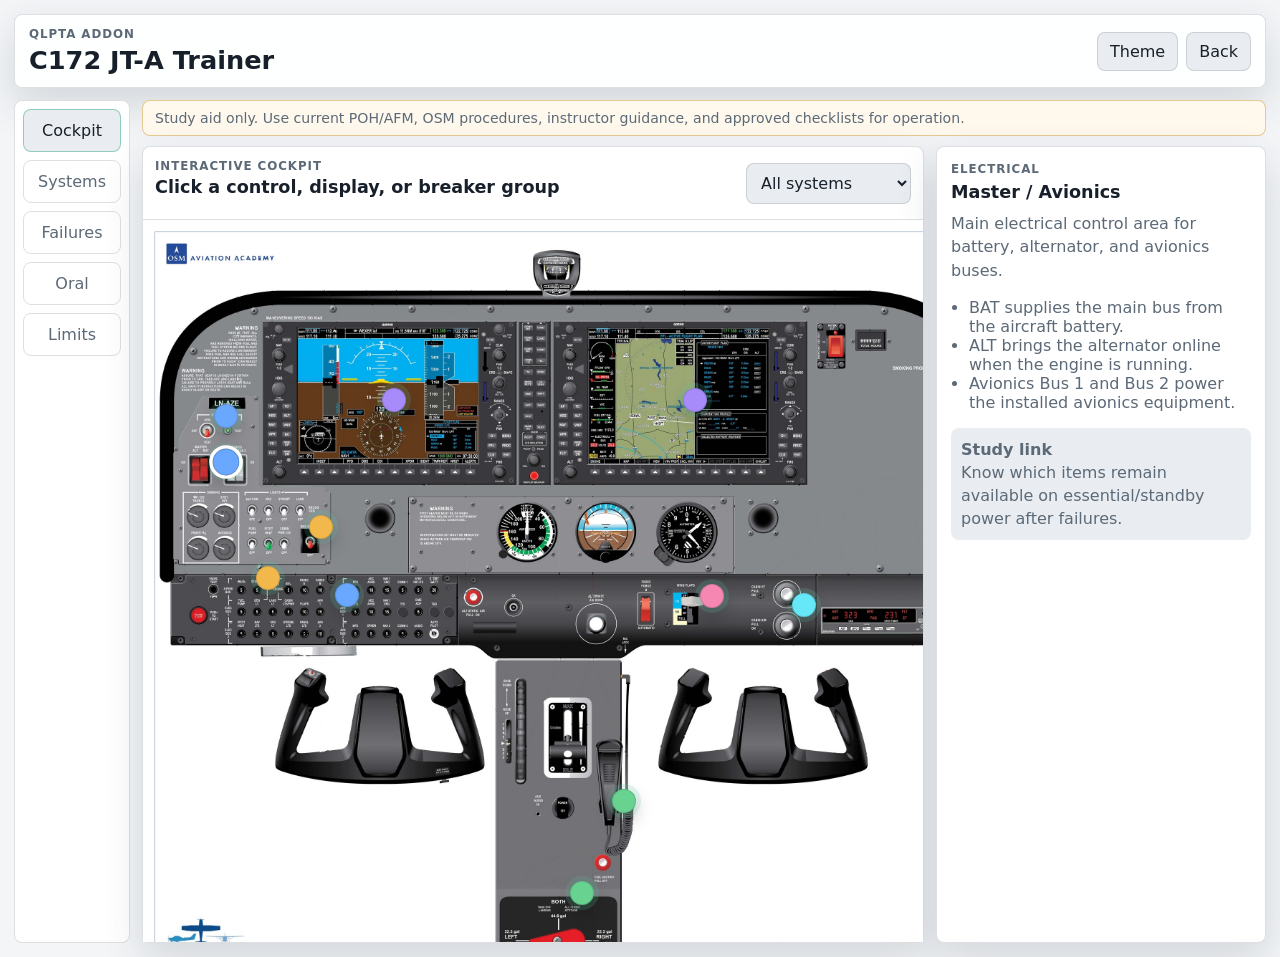
==== c172-trainer/index.html @ 28fc564c "Update" ====
<!doctype html>
<html lang="en">
  <head>
    <meta charset="utf-8">
    <meta name="viewport" content="width=device-width, initial-scale=1">
    <title>C172 JT-A Trainer</title>
    <link rel="stylesheet" href="styles.css">
  </head>
  <body>
    <div class="app-shell">
      <header class="topbar">
        <div>
          <p class="eyebrow">qLPTA addon</p>
          <h1>C172 JT-A Trainer</h1>
        </div>
        <div class="top-actions">
          <button class="ghost-button" id="themeToggle" type="button" aria-label="Toggle theme">Theme</button>
          <a class="ghost-button" href="../index.html">Back</a>
        </div>
      </header>

      <main class="trainer-grid">
        <aside class="rail" aria-label="Trainer navigation">
          <button class="nav-button active" type="button" data-view="cockpit">Cockpit</button>
          <button class="nav-button" type="button" data-view="systems">Systems</button>
          <button class="nav-button" type="button" data-view="failures">Failures</button>
          <button class="nav-button" type="button" data-view="oral">Oral</button>
          <button class="nav-button" type="button" data-view="limits">Limits</button>
        </aside>

        <section class="stage">
          <div class="notice" id="studyNotice"></div>

          <section class="view active" id="view-cockpit">
            <div class="cockpit-layout">
              <div class="cockpit-card">
                <div class="cockpit-toolbar">
                  <div>
                    <p class="eyebrow">Interactive cockpit</p>
                    <h2>Click a control, display, or breaker group</h2>
                  </div>
                  <select id="systemFilter" aria-label="Filter cockpit hotspots">
                    <option value="all">All systems</option>
                    <option value="fuel">Fuel</option>
                    <option value="fadec">Engine / FADEC</option>
                    <option value="electrical">Electrical</option>
                    <option value="g1000">G1000</option>
                    <option value="airframe">Airframe</option>
                    <option value="environment">Environment</option>
                  </select>
                </div>
                <div class="cockpit-board" id="cockpitBoard">
                  <img src="assets/cockpit-placard.jpg" alt="C172 cockpit placard">
                  <div class="hotspot-layer" id="hotspotLayer"></div>
                </div>
              </div>

              <article class="info-panel" id="hotspotPanel">
                <p class="eyebrow">Selected item</p>
                <h2>Pick a hotspot</h2>
                <p>Use the cockpit image as the home base. The cards stay short, then deeper system pages fill in the details.</p>
              </article>
            </div>
          </section>

          <section class="view" id="view-systems">
            <div class="systems-wrap">
              <div class="systems-header">
                <div>
                  <p class="eyebrow">Aircraft systems</p>
                  <h2>Compact system map</h2>
                </div>
                <span class="status-pill">Editable from data file</span>
              </div>
              <div class="systems-grid" id="systemsGrid"></div>
              <article class="system-detail" id="systemDetail"></article>
            </div>
          </section>

          <section class="view" id="view-failures">
            <div class="practice-layout">
              <div>
                <p class="eyebrow">Failure trainer</p>
                <h2>Plain-English consequences</h2>
                <div class="failure-list" id="failureList"></div>
              </div>
              <article class="info-panel" id="failurePanel"></article>
            </div>
          </section>

          <section class="view" id="view-oral">
            <div class="practice-layout">
              <div>
                <p class="eyebrow">Oral practice</p>
                <h2>Answer first, then reveal</h2>
                <div class="question-card">
                  <p id="oralPrompt"></p>
                  <textarea id="oralAnswer" placeholder="Type your answer here..."></textarea>
                  <div class="button-row">
                    <button class="primary-button" id="showModel" type="button">Show model answer</button>
                    <button class="ghost-button" id="nextQuestion" type="button">Next</button>
                  </div>
                </div>
              </div>
              <article class="info-panel" id="modelAnswer"></article>
            </div>
          </section>

          <section class="view" id="view-limits">
            <div class="limits-layout">
              <div>
                <p class="eyebrow">Memory drill</p>
                <h2>Fuel path from memory</h2>
                <p class="muted" id="memoryPrompt"></p>
                <div class="tile-bank" id="tileBank"></div>
              </div>
              <article class="memory-panel">
                <h3>Your sequence</h3>
                <ol id="memorySequence"></ol>
                <div class="button-row">
                  <button class="primary-button" id="checkMemory" type="button">Check</button>
                  <button class="ghost-button" id="resetMemory" type="button">Reset</button>
                </div>
                <div class="score-box" id="memoryScore"></div>
              </article>
              <div class="facts-strip" id="factsStrip"></div>
            </div>
          </section>
        </section>
      </main>
    </div>

    <script src="app.js"></script>
  </body>
</html>
---- c172-trainer/styles.css ----
:root {
  color-scheme: dark;
  --bg: #0c1015;
  --panel: #151b23;
  --panel-2: #1c242e;
  --text: #f3f6f8;
  --muted: #99a8b7;
  --line: rgba(255,255,255,.12);
  --accent: #59c7a3;
  --blue: #6aa7ff;
  --amber: #f2b84b;
  --red: #ef6b73;
  --shadow: rgba(0,0,0,.35);
}

:root.light {
  color-scheme: light;
  --bg: #f3f5f7;
  --panel: #ffffff;
  --panel-2: #e9edf1;
  --text: #17202a;
  --muted: #5c6977;
  --line: rgba(23,32,42,.14);
  --shadow: rgba(45,55,72,.16);
}

* { box-sizing: border-box; }

body {
  margin: 0;
  min-height: 100vh;
  background: var(--bg);
  color: var(--text);
  font-family: Inter, ui-sans-serif, system-ui, -apple-system, BlinkMacSystemFont, "Segoe UI", sans-serif;
}

button, select, textarea { font: inherit; }

.app-shell {
  min-height: 100vh;
  padding: 14px;
}

.topbar {
  display: flex;
  align-items: center;
  justify-content: space-between;
  gap: 16px;
  padding: 12px 14px;
  border: 1px solid var(--line);
  border-radius: 8px;
  background: color-mix(in srgb, var(--panel) 92%, transparent);
  box-shadow: 0 16px 40px var(--shadow);
}

.eyebrow {
  margin: 0 0 4px;
  color: var(--muted);
  font-size: .74rem;
  font-weight: 700;
  letter-spacing: .08em;
  text-transform: uppercase;
}

h1, h2, h3, p { margin-top: 0; }

h1 {
  margin-bottom: 0;
  font-size: clamp(1.15rem, 2vw, 1.65rem);
}

h2 {
  margin-bottom: 10px;
  font-size: 1.1rem;
}

h3 { font-size: .98rem; }

.top-actions, .button-row {
  display: flex;
  align-items: center;
  gap: 8px;
}

.ghost-button, .primary-button, .nav-button, .tile, .hotspot {
  border: 1px solid var(--line);
  border-radius: 8px;
  color: var(--text);
  cursor: pointer;
  transition: transform .18s ease, border-color .18s ease, background .18s ease, box-shadow .18s ease;
}

.ghost-button, .primary-button {
  padding: 9px 12px;
  text-decoration: none;
  background: var(--panel-2);
}

.primary-button {
  background: var(--accent);
  border-color: transparent;
  color: #062018;
  font-weight: 800;
}

.ghost-button:hover, .primary-button:hover, .nav-button:hover, .tile:hover, .hotspot:hover {
  transform: translateY(-1px);
  border-color: color-mix(in srgb, var(--accent) 55%, var(--line));
}

.trainer-grid {
  display: grid;
  grid-template-columns: 116px minmax(0, 1fr);
  gap: 12px;
  margin-top: 12px;
}

.rail {
  display: grid;
  align-content: start;
  gap: 8px;
  padding: 8px;
  border: 1px solid var(--line);
  border-radius: 8px;
  background: var(--panel);
}

.nav-button {
  width: 100%;
  padding: 11px 8px;
  background: transparent;
  color: var(--muted);
}

.nav-button.active {
  background: var(--panel-2);
  color: var(--text);
  border-color: color-mix(in srgb, var(--accent) 50%, var(--line));
}

.stage {
  min-width: 0;
}

.notice {
  margin-bottom: 10px;
  padding: 9px 12px;
  border: 1px solid color-mix(in srgb, var(--amber) 45%, var(--line));
  border-radius: 8px;
  background: color-mix(in srgb, var(--amber) 10%, var(--panel));
  color: var(--muted);
  font-size: .88rem;
}

.view { display: none; }
.view.active { display: block; }

.cockpit-layout, .practice-layout, .limits-layout {
  display: grid;
  grid-template-columns: minmax(0, 1fr) 330px;
  gap: 12px;
}

.cockpit-card, .info-panel, .system-detail, .question-card, .memory-panel, .facts-strip {
  border: 1px solid var(--line);
  border-radius: 8px;
  background: var(--panel);
  box-shadow: 0 16px 40px var(--shadow);
}

.cockpit-toolbar, .systems-header {
  display: flex;
  justify-content: space-between;
  align-items: center;
  gap: 12px;
  padding: 12px;
  border-bottom: 1px solid var(--line);
}

select {
  max-width: 180px;
  padding: 9px 10px;
  border: 1px solid var(--line);
  border-radius: 8px;
  background: var(--panel-2);
  color: var(--text);
}

.cockpit-board {
  position: relative;
  overflow: auto;
  max-height: calc(100vh - 178px);
  background: #fff;
}

.cockpit-board img {
  display: block;
  width: 100%;
  min-width: 860px;
  height: auto;
}

.hotspot-layer {
  position: absolute;
  inset: 0;
  min-width: 860px;
}

.hotspot {
  position: absolute;
  width: 24px;
  height: 24px;
  padding: 0;
  border-radius: 999px;
  background: color-mix(in srgb, var(--accent) 74%, white);
  box-shadow: 0 0 0 5px color-mix(in srgb, var(--accent) 18%, transparent), 0 8px 18px rgba(0,0,0,.25);
}

.hotspot.hidden { display: none; }
.hotspot[data-system="fuel"] { background: #68d391; }
.hotspot[data-system="electrical"] { background: #6aa7ff; }
.hotspot[data-system="fadec"] { background: #f2b84b; }
.hotspot[data-system="g1000"] { background: #a78bfa; }
.hotspot[data-system="airframe"] { background: #f687b3; }
.hotspot[data-system="environment"] { background: #67e8f9; }

.hotspot.active {
  outline: 3px solid #fff;
  transform: scale(1.12);
}

.info-panel, .system-detail, .memory-panel, .facts-strip {
  padding: 14px;
}

.info-panel p, .system-detail p, .muted {
  color: var(--muted);
  line-height: 1.45;
}

.info-panel ul, .system-detail ul {
  padding-left: 18px;
  color: var(--muted);
}

.tag-row, .component-list {
  display: flex;
  flex-wrap: wrap;
  gap: 7px;
}

.tag, .status-pill {
  display: inline-flex;
  align-items: center;
  min-height: 28px;
  padding: 5px 9px;
  border: 1px solid var(--line);
  border-radius: 999px;
  color: var(--muted);
  font-size: .82rem;
}

.systems-wrap {
  display: grid;
  gap: 12px;
}

.systems-grid {
  display: grid;
  grid-template-columns: repeat(3, minmax(0, 1fr));
  gap: 10px;
}

.system-card, .failure-card {
  padding: 13px;
  border: 1px solid var(--line);
  border-radius: 8px;
  background: var(--panel);
  color: var(--text);
  text-align: left;
  cursor: pointer;
  transition: transform .18s ease, border-color .18s ease;
}

.system-card:hover, .failure-card:hover {
  transform: translateY(-1px);
  border-color: color-mix(in srgb, var(--accent) 45%, var(--line));
}

.system-card.active, .failure-card.active {
  border-color: var(--accent);
  background: color-mix(in srgb, var(--accent) 10%, var(--panel));
}

.system-card p, .failure-card p {
  margin-bottom: 0;
  color: var(--muted);
  font-size: .88rem;
  line-height: 1.35;
}

.system-dot {
  display: inline-block;
  width: 9px;
  height: 9px;
  margin-right: 7px;
  border-radius: 999px;
  background: var(--accent);
}

.system-dot.amber { background: var(--amber); }
.system-dot.blue { background: var(--blue); }
.system-dot.cyan { background: #67e8f9; }
.system-dot.purple { background: #f687b3; }
.system-dot.violet { background: #a78bfa; }

.failure-list {
  display: grid;
  gap: 8px;
}

.question-card {
  padding: 14px;
}

textarea {
  width: 100%;
  min-height: 180px;
  resize: vertical;
  padding: 12px;
  margin: 10px 0;
  border: 1px solid var(--line);
  border-radius: 8px;
  background: var(--panel-2);
  color: var(--text);
}

.tile-bank {
  display: flex;
  flex-wrap: wrap;
  gap: 8px;
  margin-top: 14px;
}

.tile {
  padding: 10px 12px;
  background: var(--panel);
}

.tile.used {
  opacity: .45;
  pointer-events: none;
}

.memory-panel ol {
  min-height: 150px;
  padding-left: 22px;
  color: var(--muted);
}

.score-box {
  margin-top: 12px;
  padding: 10px;
  border-radius: 8px;
  background: var(--panel-2);
  color: var(--muted);
  line-height: 1.45;
}

.facts-strip {
  grid-column: 1 / -1;
  display: grid;
  grid-template-columns: repeat(5, minmax(0, 1fr));
  gap: 8px;
}

.fact {
  padding: 11px;
  border: 1px solid var(--line);
  border-radius: 8px;
  background: var(--panel-2);
}

.fact strong {
  display: block;
  margin-bottom: 4px;
}

.fact span {
  color: var(--muted);
  font-size: .86rem;
}

@media (max-width: 1050px) {
  .cockpit-layout, .practice-layout, .limits-layout {
    grid-template-columns: 1fr;
  }
  .systems-grid, .facts-strip {
    grid-template-columns: repeat(2, minmax(0, 1fr));
  }
  .cockpit-board {
    max-height: 62vh;
  }
}

@media (max-width: 720px) {
  .app-shell { padding: 8px; }
  .topbar {
    align-items: flex-start;
    flex-direction: column;
  }
  .trainer-grid {
    grid-template-columns: 1fr;
  }
  .rail {
    grid-template-columns: repeat(5, minmax(0, 1fr));
    overflow-x: auto;
  }
  .nav-button {
    min-width: 84px;
  }
  .systems-grid, .facts-strip {
    grid-template-columns: 1fr;
  }
  .cockpit-toolbar {
    align-items: flex-start;
    flex-direction: column;
  }
}
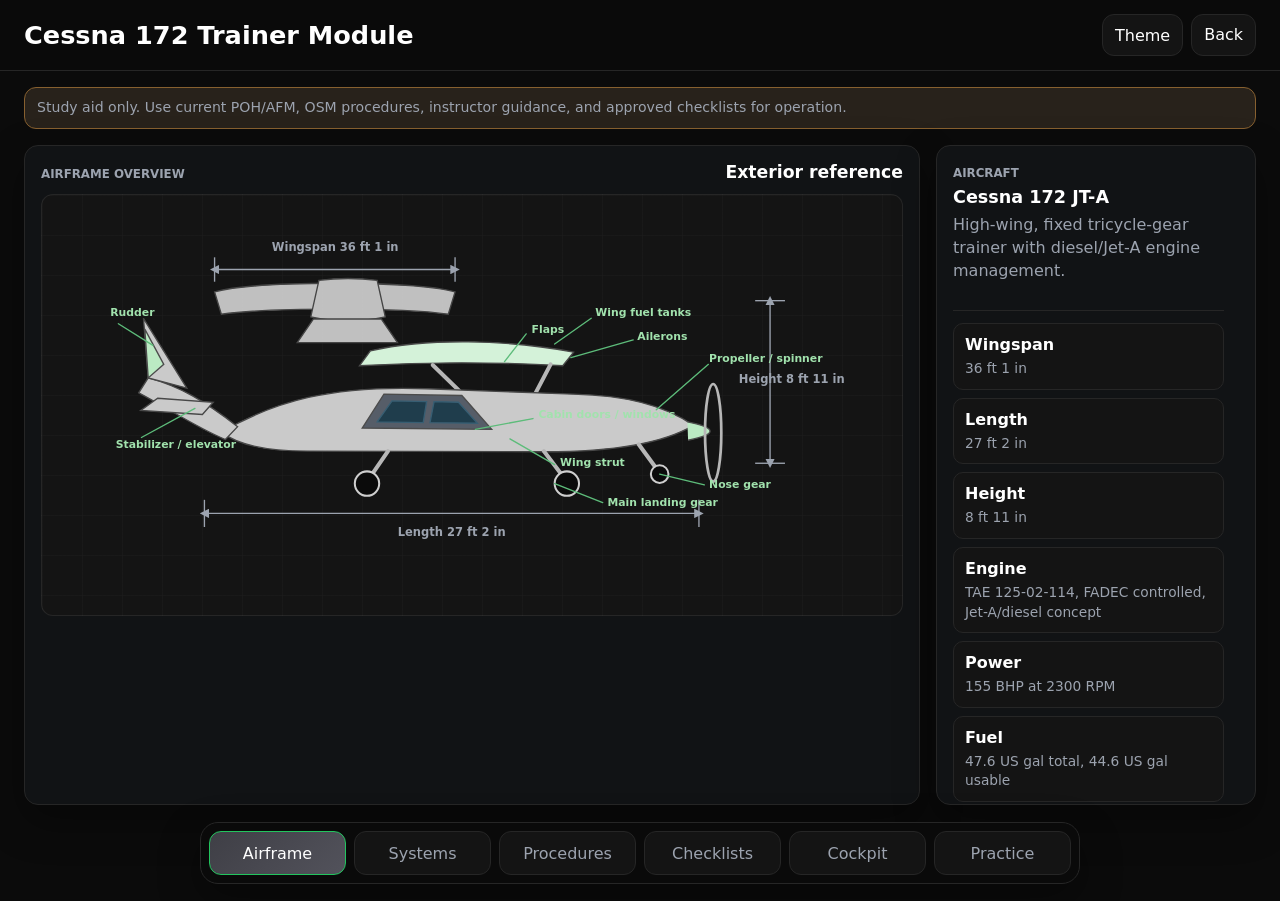
==== commit a6e5d1e6: "Update" ====
--- a/c172-trainer/index.html
+++ b/c172-trainer/index.html
@@ -9,125 +9,206 @@
   <body>
     <div class="app-shell">
       <header class="topbar">
-        <div>
-          <p class="eyebrow">qLPTA addon</p>
-          <h1>C172 JT-A Trainer</h1>
-        </div>
+        <h1>Cessna 172 Trainer Module</h1>
         <div class="top-actions">
           <button class="ghost-button" id="themeToggle" type="button" aria-label="Toggle theme">Theme</button>
           <a class="ghost-button" href="../index.html">Back</a>
         </div>
       </header>
 
-      <main class="trainer-grid">
-        <aside class="rail" aria-label="Trainer navigation">
-          <button class="nav-button active" type="button" data-view="cockpit">Cockpit</button>
-          <button class="nav-button" type="button" data-view="systems">Systems</button>
-          <button class="nav-button" type="button" data-view="failures">Failures</button>
-          <button class="nav-button" type="button" data-view="oral">Oral</button>
-          <button class="nav-button" type="button" data-view="limits">Limits</button>
-        </aside>
-
-        <section class="stage">
-          <div class="notice" id="studyNotice"></div>
-
-          <section class="view active" id="view-cockpit">
-            <div class="cockpit-layout">
-              <div class="cockpit-card">
-                <div class="cockpit-toolbar">
-                  <div>
-                    <p class="eyebrow">Interactive cockpit</p>
-                    <h2>Click a control, display, or breaker group</h2>
-                  </div>
-                  <select id="systemFilter" aria-label="Filter cockpit hotspots">
-                    <option value="all">All systems</option>
-                    <option value="fuel">Fuel</option>
-                    <option value="fadec">Engine / FADEC</option>
-                    <option value="electrical">Electrical</option>
-                    <option value="g1000">G1000</option>
-                    <option value="airframe">Airframe</option>
-                    <option value="environment">Environment</option>
-                  </select>
+      <main class="trainer-stage">
+        <div class="notice" id="studyNotice"></div>
+
+        <section class="view active" id="view-airframe">
+          <div class="airframe-home">
+            <section class="aircraft-board" aria-labelledby="airframeTitle">
+              <div class="section-heading">
+                <p class="eyebrow">Airframe overview</p>
+                <h2 id="airframeTitle">Exterior reference</h2>
+              </div>
+              <div class="aircraft-render" role="img" aria-label="Exterior Cessna 172 side and top reference with dimensions and component labels">
+                <svg viewBox="0 0 1120 620" aria-hidden="true">
+                  <defs>
+                    <marker id="arrow" viewBox="0 0 10 10" refX="5" refY="5" markerWidth="7" markerHeight="7" orient="auto-start-reverse">
+                      <path d="M 0 0 L 10 5 L 0 10 z"></path>
+                    </marker>
+                  </defs>
+
+                  <g class="dimension-lines">
+                    <line class="dim-main" x1="165" y1="470" x2="895" y2="470"></line>
+                    <line x1="165" y1="450" x2="165" y2="490"></line>
+                    <line x1="895" y1="450" x2="895" y2="490"></line>
+                    <text x="530" y="504">Length 27 ft 2 in</text>
+
+                    <line class="dim-main" x1="1000" y1="156" x2="1000" y2="396"></line>
+                    <line x1="978" y1="156" x2="1022" y2="156"></line>
+                    <line x1="978" y1="396" x2="1022" y2="396"></line>
+                    <text x="1032" y="278">Height 8 ft 11 in</text>
+
+                    <line class="dim-main" x1="180" y1="110" x2="535" y2="110"></line>
+                    <line x1="180" y1="92" x2="180" y2="128"></line>
+                    <line x1="535" y1="92" x2="535" y2="128"></line>
+                    <text x="358" y="82">Wingspan 36 ft 1 in</text>
+                  </g>
+
+                  <g class="top-view">
+                    <path class="wing-plan" d="M180 143 C245 126 471 126 535 143 L525 176 C458 166 257 166 190 176 Z"></path>
+                    <path class="fuselage-plan" d="M334 126 C365 122 389 122 420 126 L432 180 C396 188 358 188 322 180 Z"></path>
+                    <path class="tail-plan" d="M326 183 L426 183 L450 218 L302 218 Z"></path>
+                  </g>
+
+                  <g class="side-view">
+                    <path class="wing-side" d="M410 230 C495 211 610 213 710 232 L694 252 C590 246 500 246 394 252 Z"></path>
+                    <path class="strut" d="M502 251 L610 356"></path>
+                    <path class="strut" d="M676 250 L620 357"></path>
+                    <path class="fuselage" d="M190 350 C270 304 352 281 493 286 L710 294 C786 296 841 309 887 340 C845 365 771 380 656 379 L317 378 C256 378 214 369 190 350 Z"></path>
+                    <path class="nose" d="M878 335 C914 342 930 352 879 362"></path>
+                    <path class="cabin" d="M430 294 L545 296 L589 346 L398 344 Z"></path>
+                    <path class="window" d="M442 304 L493 305 L488 336 L420 335 Z"></path>
+                    <path class="window" d="M504 305 L540 306 L568 337 L498 336 Z"></path>
+                    <path class="tailboom" d="M214 342 C165 304 128 282 82 270 L68 292 C115 317 153 343 196 361 Z"></path>
+                    <path class="vertical-tail" d="M82 270 L75 182 L139 285 Z"></path>
+                    <path class="rudder" d="M77 198 L105 250 L82 270 Z"></path>
+                    <path class="horizontal-tail" d="M96 300 L178 306 L162 324 L71 318 Z"></path>
+                    <path class="gear-line" d="M436 378 L405 423"></path>
+                    <path class="gear-line" d="M666 378 L700 423"></path>
+                    <path class="gear-line" d="M806 368 L836 409"></path>
+                    <circle class="wheel" cx="405" cy="426" r="18"></circle>
+                    <circle class="wheel" cx="700" cy="426" r="18"></circle>
+                    <circle class="wheel" cx="837" cy="412" r="13"></circle>
+                    <ellipse class="prop" cx="916" cy="351" rx="12" ry="72"></ellipse>
+                  </g>
+
+                  <g class="label-lines">
+                    <path d="M909 250 L832 317"></path><text x="910" y="247">Propeller / spinner</text>
+                    <path d="M682 220 L736 182"></path><text x="742" y="178">Wing fuel tanks</text>
+                    <path d="M608 246 L640 205"></path><text x="648" y="204">Flaps</text>
+                    <path d="M706 240 L798 214"></path><text x="804" y="214">Ailerons</text>
+                    <path d="M565 346 L650 330"></path><text x="658" y="329">Cabin doors / windows</text>
+                    <path d="M616 360 L682 398"></path><text x="690" y="400">Wing strut</text>
+                    <path d="M682 426 L753 454"></path><text x="760" y="459">Main landing gear</text>
+                    <path d="M837 412 L903 428"></path><text x="910" y="433">Nose gear</text>
+                    <path d="M151 315 L72 358"></path><text x="34" y="373">Stabilizer / elevator</text>
+                    <path d="M89 222 L38 190"></path><text x="26" y="178">Rudder</text>
+                  </g>
+                </svg>
+              </div>
+            </section>
+
+            <aside class="airframe-facts" aria-label="Airframe facts">
+              <div class="fact-block">
+                <span class="small-label">Aircraft</span>
+                <strong>Cessna 172 JT-A</strong>
+                <p>High-wing, fixed tricycle-gear trainer with diesel/Jet-A engine management.</p>
+              </div>
+              <div class="fact-grid" id="homeFacts"></div>
+            </aside>
+          </div>
+        </section>
+
+        <section class="view" id="view-systems">
+          <div class="systems-wrap">
+            <div class="section-heading">
+              <p class="eyebrow">Aircraft systems</p>
+              <h2>Compact system map</h2>
+            </div>
+            <div class="systems-grid" id="systemsGrid"></div>
+            <article class="system-detail" id="systemDetail"></article>
+          </div>
+        </section>
+
+        <section class="view" id="view-procedures">
+          <div class="practice-layout">
+            <div>
+              <div class="section-heading">
+                <p class="eyebrow">Procedures</p>
+                <h2>Abnormal scenarios</h2>
+              </div>
+              <div class="failure-list" id="failureList"></div>
+            </div>
+            <article class="info-panel" id="failurePanel"></article>
+          </div>
+        </section>
+
+        <section class="view" id="view-checklists">
+          <div class="checklist-layout" id="checklistGrid"></div>
+        </section>
+
+        <section class="view" id="view-cockpit">
+          <div class="cockpit-layout">
+            <div class="cockpit-card">
+              <div class="cockpit-toolbar">
+                <div>
+                  <p class="eyebrow">Interactive cockpit</p>
+                  <h2>Click a control, display, or breaker group</h2>
                 </div>
-                <div class="cockpit-board" id="cockpitBoard">
-                  <img src="assets/cockpit-placard.jpg" alt="C172 cockpit placard">
-                  <div class="hotspot-layer" id="hotspotLayer"></div>
-                </div>
-              </div>
-
-              <article class="info-panel" id="hotspotPanel">
-                <p class="eyebrow">Selected item</p>
-                <h2>Pick a hotspot</h2>
-                <p>Use the cockpit image as the home base. The cards stay short, then deeper system pages fill in the details.</p>
-              </article>
-            </div>
-          </section>
-
-          <section class="view" id="view-systems">
-            <div class="systems-wrap">
-              <div class="systems-header">
-                <div>
-                  <p class="eyebrow">Aircraft systems</p>
-                  <h2>Compact system map</h2>
-                </div>
-                <span class="status-pill">Editable from data file</span>
-              </div>
-              <div class="systems-grid" id="systemsGrid"></div>
-              <article class="system-detail" id="systemDetail"></article>
-            </div>
-          </section>
-
-          <section class="view" id="view-failures">
-            <div class="practice-layout">
-              <div>
-                <p class="eyebrow">Failure trainer</p>
-                <h2>Plain-English consequences</h2>
-                <div class="failure-list" id="failureList"></div>
-              </div>
-              <article class="info-panel" id="failurePanel"></article>
-            </div>
-          </section>
-
-          <section class="view" id="view-oral">
-            <div class="practice-layout">
-              <div>
+                <select id="systemFilter" aria-label="Filter cockpit hotspots">
+                  <option value="all">All systems</option>
+                  <option value="fuel">Fuel</option>
+                  <option value="fadec">Engine / FADEC</option>
+                  <option value="electrical">Electrical</option>
+                  <option value="g1000">G1000</option>
+                  <option value="airframe">Airframe</option>
+                  <option value="environment">Environment</option>
+                </select>
+              </div>
+              <div class="cockpit-board" id="cockpitBoard">
+                <img src="assets/cockpit-placard.jpg" alt="C172 cockpit placard">
+                <div class="hotspot-layer" id="hotspotLayer"></div>
+              </div>
+            </div>
+
+            <article class="info-panel" id="hotspotPanel">
+              <p class="eyebrow">Selected item</p>
+              <h2>Pick a hotspot</h2>
+              <p>Use the cockpit image as the cockpit reference. System pages fill in the deeper technical details.</p>
+            </article>
+          </div>
+        </section>
+
+        <section class="view" id="view-practice">
+          <div class="practice-layout">
+            <div>
+              <div class="section-heading">
                 <p class="eyebrow">Oral practice</p>
                 <h2>Answer first, then reveal</h2>
-                <div class="question-card">
-                  <p id="oralPrompt"></p>
-                  <textarea id="oralAnswer" placeholder="Type your answer here..."></textarea>
-                  <div class="button-row">
-                    <button class="primary-button" id="showModel" type="button">Show model answer</button>
-                    <button class="ghost-button" id="nextQuestion" type="button">Next</button>
-                  </div>
+              </div>
+              <div class="question-card">
+                <p id="oralPrompt"></p>
+                <textarea id="oralAnswer" placeholder="Type your answer here..."></textarea>
+                <div class="button-row">
+                  <button class="primary-button" id="showModel" type="button">Show model answer</button>
+                  <button class="ghost-button" id="nextQuestion" type="button">Next</button>
                 </div>
               </div>
-              <article class="info-panel" id="modelAnswer"></article>
-            </div>
-          </section>
-
-          <section class="view" id="view-limits">
-            <div class="limits-layout">
-              <div>
-                <p class="eyebrow">Memory drill</p>
-                <h2>Fuel path from memory</h2>
-                <p class="muted" id="memoryPrompt"></p>
-                <div class="tile-bank" id="tileBank"></div>
-              </div>
-              <article class="memory-panel">
-                <h3>Your sequence</h3>
-                <ol id="memorySequence"></ol>
-                <div class="button-row">
-                  <button class="primary-button" id="checkMemory" type="button">Check</button>
-                  <button class="ghost-button" id="resetMemory" type="button">Reset</button>
-                </div>
-                <div class="score-box" id="memoryScore"></div>
-              </article>
-              <div class="facts-strip" id="factsStrip"></div>
-            </div>
-          </section>
+            </div>
+            <article class="info-panel" id="modelAnswer"></article>
+            <div class="memory-panel">
+              <h3 id="memoryTitle">Fuel path memory</h3>
+              <p class="muted" id="memoryPrompt"></p>
+              <div class="tile-bank" id="tileBank"></div>
+            </div>
+            <article class="memory-panel">
+              <h3>Your sequence</h3>
+              <ol id="memorySequence"></ol>
+              <div class="button-row">
+                <button class="primary-button" id="checkMemory" type="button">Check</button>
+                <button class="ghost-button" id="resetMemory" type="button">Reset</button>
+              </div>
+              <div class="score-box" id="memoryScore"></div>
+            </article>
+          </div>
         </section>
       </main>
+
+      <nav class="module-nav" aria-label="Trainer categories">
+          <button class="nav-button active" type="button" data-view="airframe">Airframe</button>
+          <button class="nav-button" type="button" data-view="systems">Systems</button>
+          <button class="nav-button" type="button" data-view="procedures">Procedures</button>
+          <button class="nav-button" type="button" data-view="checklists">Checklists</button>
+          <button class="nav-button" type="button" data-view="cockpit">Cockpit</button>
+          <button class="nav-button" type="button" data-view="practice">Practice</button>
+      </nav>
     </div>
 
     <script src="app.js"></script>
--- a/c172-trainer/styles.css
+++ b/c172-trainer/styles.css
@@ -1,27 +1,28 @@
 :root {
   color-scheme: dark;
-  --bg: #0c1015;
-  --panel: #151b23;
-  --panel-2: #1c242e;
-  --text: #f3f6f8;
-  --muted: #99a8b7;
-  --line: rgba(255,255,255,.12);
-  --accent: #59c7a3;
-  --blue: #6aa7ff;
-  --amber: #f2b84b;
-  --red: #ef6b73;
-  --shadow: rgba(0,0,0,.35);
-}
-
-:root.light {
+  --bg: #0b0b0b;
+  --bg-soft: #141414;
+  --card: #111315;
+  --text: #ffffff;
+  --muted: #9ca3af;
+  --border: #262626;
+  --ok: #22c55e;
+  --bad: #ef4444;
+  --flag: #f59e0b;
+  --shadow: rgba(0, 0, 0, .35);
+  --panel-line: rgba(255, 255, 255, .08);
+}
+
+body.light {
   color-scheme: light;
-  --bg: #f3f5f7;
-  --panel: #ffffff;
-  --panel-2: #e9edf1;
-  --text: #17202a;
-  --muted: #5c6977;
-  --line: rgba(23,32,42,.14);
-  --shadow: rgba(45,55,72,.16);
+  --bg: #f5f7fb;
+  --bg-soft: #ffffff;
+  --card: #ffffff;
+  --text: #111827;
+  --muted: #6b7280;
+  --border: #d1d5db;
+  --shadow: rgba(15, 23, 42, .11);
+  --panel-line: rgba(15, 23, 42, .09);
 }
 
 * { box-sizing: border-box; }
@@ -29,52 +30,51 @@
 body {
   margin: 0;
   min-height: 100vh;
+  overflow-x: hidden;
   background: var(--bg);
   color: var(--text);
-  font-family: Inter, ui-sans-serif, system-ui, -apple-system, BlinkMacSystemFont, "Segoe UI", sans-serif;
+  font-family: ui-sans-serif, system-ui, -apple-system, BlinkMacSystemFont, "Segoe UI", Roboto, Helvetica, Arial, sans-serif;
 }
 
 button, select, textarea { font: inherit; }
+h1, h2, h3, p { margin-top: 0; }
 
 .app-shell {
   min-height: 100vh;
-  padding: 14px;
+  padding-bottom: 96px;
 }
 
 .topbar {
+  position: sticky;
+  top: 0;
+  z-index: 20;
   display: flex;
   align-items: center;
   justify-content: space-between;
-  gap: 16px;
-  padding: 12px 14px;
-  border: 1px solid var(--line);
-  border-radius: 8px;
-  background: color-mix(in srgb, var(--panel) 92%, transparent);
-  box-shadow: 0 16px 40px var(--shadow);
-}
-
-.eyebrow {
-  margin: 0 0 4px;
-  color: var(--muted);
-  font-size: .74rem;
-  font-weight: 700;
-  letter-spacing: .08em;
-  text-transform: uppercase;
-}
-
-h1, h2, h3, p { margin-top: 0; }
+  gap: 12px;
+  padding: 14px 24px;
+  border-bottom: 1px solid var(--border);
+  background: color-mix(in oklab, var(--bg) 85%, transparent);
+  backdrop-filter: blur(8px);
+}
 
 h1 {
   margin-bottom: 0;
-  font-size: clamp(1.15rem, 2vw, 1.65rem);
+  font-size: clamp(1.15rem, 2vw, 1.6rem);
+  letter-spacing: 0;
 }
 
 h2 {
-  margin-bottom: 10px;
-  font-size: 1.1rem;
-}
-
-h3 { font-size: .98rem; }
+  margin-bottom: 0;
+  font-size: 1.08rem;
+  letter-spacing: 0;
+}
+
+h3 {
+  margin-bottom: 8px;
+  font-size: .98rem;
+  letter-spacing: 0;
+}
 
 .top-actions, .button-row {
   display: flex;
@@ -83,114 +83,300 @@
 }
 
 .ghost-button, .primary-button, .nav-button, .tile, .hotspot {
-  border: 1px solid var(--line);
-  border-radius: 8px;
+  border: 1px solid var(--border);
   color: var(--text);
   cursor: pointer;
   transition: transform .18s ease, border-color .18s ease, background .18s ease, box-shadow .18s ease;
 }
 
 .ghost-button, .primary-button {
-  padding: 9px 12px;
+  min-height: 42px;
+  padding: 10px 12px;
+  border-radius: 12px;
   text-decoration: none;
-  background: var(--panel-2);
+  background: var(--bg-soft);
+}
+
+body.light .ghost-button,
+body.light .nav-button:not(.active) {
+  background: #ffffff;
+  color: #111827;
 }
 
 .primary-button {
-  background: var(--accent);
-  border-color: transparent;
-  color: #062018;
-  font-weight: 800;
+  border: 0;
+  background: linear-gradient(135deg, #3f3f46, #52525b);
+  color: #fff;
+  font-weight: 750;
 }
 
 .ghost-button:hover, .primary-button:hover, .nav-button:hover, .tile:hover, .hotspot:hover {
   transform: translateY(-1px);
-  border-color: color-mix(in srgb, var(--accent) 55%, var(--line));
-}
-
-.trainer-grid {
-  display: grid;
-  grid-template-columns: 116px minmax(0, 1fr);
-  gap: 12px;
-  margin-top: 12px;
-}
-
-.rail {
-  display: grid;
-  align-content: start;
-  gap: 8px;
-  padding: 8px;
-  border: 1px solid var(--line);
-  border-radius: 8px;
-  background: var(--panel);
-}
-
-.nav-button {
-  width: 100%;
-  padding: 11px 8px;
-  background: transparent;
-  color: var(--muted);
-}
-
-.nav-button.active {
-  background: var(--panel-2);
-  color: var(--text);
-  border-color: color-mix(in srgb, var(--accent) 50%, var(--line));
-}
-
-.stage {
-  min-width: 0;
+  border-color: color-mix(in oklab, var(--ok) 55%, var(--border));
+}
+
+.trainer-stage {
+  width: min(1280px, calc(100% - 48px));
+  margin: 16px auto 0;
 }
 
 .notice {
-  margin-bottom: 10px;
-  padding: 9px 12px;
-  border: 1px solid color-mix(in srgb, var(--amber) 45%, var(--line));
-  border-radius: 8px;
-  background: color-mix(in srgb, var(--amber) 10%, var(--panel));
+  margin-bottom: 16px;
+  padding: 10px 12px;
+  border: 1px solid color-mix(in oklab, var(--flag) 50%, var(--border));
+  border-radius: 12px;
+  background: color-mix(in oklab, var(--flag) 12%, var(--card));
   color: var(--muted);
   font-size: .88rem;
+  line-height: 1.4;
 }
 
 .view { display: none; }
 .view.active { display: block; }
 
-.cockpit-layout, .practice-layout, .limits-layout {
+.section-heading {
+  display: flex;
+  align-items: baseline;
+  justify-content: space-between;
+  gap: 12px;
+  margin-bottom: 12px;
+}
+
+.eyebrow, .small-label {
+  margin: 0;
+  color: var(--muted);
+  font-size: .74rem;
+  font-weight: 750;
+  letter-spacing: 0;
+  text-transform: uppercase;
+}
+
+.airframe-home {
+  display: grid;
+  grid-template-columns: minmax(0, 1fr) 320px;
+  gap: 16px;
+  align-items: stretch;
+}
+
+.aircraft-board,
+.airframe-facts,
+.cockpit-card,
+.info-panel,
+.system-detail,
+.question-card,
+.memory-panel,
+.checklist-card {
+  border: 1px solid var(--border);
+  border-radius: 14px;
+  background: var(--card);
+  box-shadow: 0 16px 40px var(--shadow);
+}
+
+.aircraft-board {
+  padding: 16px;
+  min-width: 0;
+}
+
+.aircraft-render {
+  overflow: hidden;
+  border: 1px solid var(--panel-line);
+  border-radius: 12px;
+  background:
+    linear-gradient(color-mix(in oklab, var(--border) 26%, transparent) 1px, transparent 1px),
+    linear-gradient(90deg, color-mix(in oklab, var(--border) 26%, transparent) 1px, transparent 1px),
+    var(--bg-soft);
+  background-size: 40px 40px;
+}
+
+.aircraft-render svg {
+  display: block;
+  width: 100%;
+  height: min(52vh, 420px);
+}
+
+.aircraft-render text {
+  fill: var(--text);
+  font-size: 17px;
+  font-weight: 700;
+}
+
+#arrow path {
+  fill: var(--muted);
+}
+
+.dimension-lines line,
+.dimension-lines path {
+  stroke: var(--muted);
+  stroke-width: 2;
+}
+
+.dimension-lines .dim-main {
+  marker-start: url("#arrow");
+  marker-end: url("#arrow");
+}
+
+.dimension-lines text {
+  fill: var(--muted);
+  text-anchor: middle;
+}
+
+.dimension-lines path,
+.label-lines path,
+.strut,
+.gear-line {
+  fill: none;
+  stroke-linecap: round;
+}
+
+.top-view { opacity: .95; }
+
+.wing-plan,
+.fuselage-plan,
+.tail-plan,
+.wing-side,
+.fuselage,
+.tailboom,
+.vertical-tail,
+.horizontal-tail {
+  fill: color-mix(in oklab, var(--text) 80%, var(--bg-soft));
+  stroke: color-mix(in oklab, var(--text) 18%, var(--border));
+  stroke-width: 2;
+}
+
+.wing-side {
+  fill: color-mix(in oklab, var(--ok) 24%, var(--text));
+}
+
+.cabin {
+  fill: color-mix(in oklab, var(--bg-soft) 45%, #94a3b8);
+  stroke: color-mix(in oklab, var(--text) 20%, var(--border));
+  stroke-width: 2;
+}
+
+.window {
+  fill: color-mix(in oklab, #38bdf8 32%, var(--bg));
+  stroke: color-mix(in oklab, #38bdf8 40%, var(--border));
+  stroke-width: 2;
+}
+
+.nose,
+.rudder {
+  fill: color-mix(in oklab, var(--ok) 38%, var(--text));
+  stroke: color-mix(in oklab, var(--text) 20%, var(--border));
+  stroke-width: 2;
+}
+
+.strut,
+.gear-line {
+  stroke: color-mix(in oklab, var(--text) 70%, var(--border));
+  stroke-width: 6;
+}
+
+.wheel {
+  fill: #0b0b0b;
+  stroke: color-mix(in oklab, var(--text) 80%, var(--border));
+  stroke-width: 3;
+}
+
+.prop {
+  fill: transparent;
+  stroke: color-mix(in oklab, var(--text) 70%, var(--border));
+  stroke-width: 4;
+}
+
+.label-lines path {
+  stroke: color-mix(in oklab, var(--ok) 70%, var(--muted));
+  stroke-width: 2;
+}
+
+.label-lines text {
+  fill: color-mix(in oklab, var(--ok) 52%, var(--text));
+  font-size: 16px;
+}
+
+.airframe-facts {
+  display: flex;
+  flex-direction: column;
+  gap: 12px;
+  padding: 16px;
+  max-height: calc(100vh - 240px);
+  overflow-y: auto;
+  scrollbar-gutter: stable;
+}
+
+.fact-block {
+  padding-bottom: 12px;
+  border-bottom: 1px solid var(--border);
+}
+
+.fact-block strong {
+  display: block;
+  margin: 6px 0;
+  font-size: 1.1rem;
+}
+
+.fact-block p,
+.info-panel p,
+.system-detail p,
+.muted {
+  color: var(--muted);
+  line-height: 1.45;
+}
+
+.fact-grid {
+  display: grid;
+  gap: 8px;
+}
+
+.fact {
+  padding: 11px;
+  border: 1px solid var(--border);
+  border-radius: 10px;
+  background: var(--bg-soft);
+}
+
+.fact strong {
+  display: block;
+  margin-bottom: 4px;
+}
+
+.fact span {
+  color: var(--muted);
+  font-size: .86rem;
+  line-height: 1.35;
+}
+
+.cockpit-layout, .practice-layout {
   display: grid;
   grid-template-columns: minmax(0, 1fr) 330px;
-  gap: 12px;
-}
-
-.cockpit-card, .info-panel, .system-detail, .question-card, .memory-panel, .facts-strip {
-  border: 1px solid var(--line);
-  border-radius: 8px;
-  background: var(--panel);
-  box-shadow: 0 16px 40px var(--shadow);
-}
-
-.cockpit-toolbar, .systems-header {
+  gap: 16px;
+}
+
+.cockpit-toolbar {
   display: flex;
   justify-content: space-between;
   align-items: center;
   gap: 12px;
-  padding: 12px;
-  border-bottom: 1px solid var(--line);
+  padding: 14px 16px;
+  border-bottom: 1px solid var(--border);
 }
 
 select {
-  max-width: 180px;
-  padding: 9px 10px;
-  border: 1px solid var(--line);
-  border-radius: 8px;
-  background: var(--panel-2);
+  max-width: 190px;
+  min-height: 42px;
+  padding: 10px 12px;
+  border: 1px solid var(--border);
+  border-radius: 12px;
+  background: var(--bg-soft);
   color: var(--text);
 }
 
 .cockpit-board {
   position: relative;
   overflow: auto;
-  max-height: calc(100vh - 178px);
+  max-height: calc(100vh - 216px);
   background: #fff;
+  border-radius: 0 0 14px 14px;
 }
 
 .cockpit-board img {
@@ -212,84 +398,64 @@
   height: 24px;
   padding: 0;
   border-radius: 999px;
-  background: color-mix(in srgb, var(--accent) 74%, white);
-  box-shadow: 0 0 0 5px color-mix(in srgb, var(--accent) 18%, transparent), 0 8px 18px rgba(0,0,0,.25);
+  background: color-mix(in oklab, var(--ok) 74%, white);
+  box-shadow: 0 0 0 5px color-mix(in oklab, var(--ok) 18%, transparent), 0 8px 18px rgba(0,0,0,.25);
 }
 
 .hotspot.hidden { display: none; }
-.hotspot[data-system="fuel"] { background: #68d391; }
-.hotspot[data-system="electrical"] { background: #6aa7ff; }
-.hotspot[data-system="fadec"] { background: #f2b84b; }
+.hotspot[data-system="fuel"] { background: #22c55e; }
+.hotspot[data-system="electrical"] { background: #60a5fa; }
+.hotspot[data-system="fadec"] { background: #f59e0b; }
 .hotspot[data-system="g1000"] { background: #a78bfa; }
-.hotspot[data-system="airframe"] { background: #f687b3; }
-.hotspot[data-system="environment"] { background: #67e8f9; }
+.hotspot[data-system="airframe"] { background: #fb7185; }
+.hotspot[data-system="environment"] { background: #22d3ee; }
 
 .hotspot.active {
   outline: 3px solid #fff;
   transform: scale(1.12);
 }
 
-.info-panel, .system-detail, .memory-panel, .facts-strip {
+.info-panel, .system-detail, .memory-panel {
+  padding: 16px;
+}
+
+.info-panel ul, .system-detail ul, .checklist-card ul {
+  padding-left: 18px;
+  color: var(--muted);
+  line-height: 1.45;
+}
+
+.systems-wrap {
+  display: grid;
+  gap: 16px;
+}
+
+.systems-grid {
+  display: grid;
+  grid-template-columns: repeat(3, minmax(0, 1fr));
+  gap: 12px;
+}
+
+.system-card, .failure-card {
+  min-height: 132px;
   padding: 14px;
-}
-
-.info-panel p, .system-detail p, .muted {
-  color: var(--muted);
-  line-height: 1.45;
-}
-
-.info-panel ul, .system-detail ul {
-  padding-left: 18px;
-  color: var(--muted);
-}
-
-.tag-row, .component-list {
-  display: flex;
-  flex-wrap: wrap;
-  gap: 7px;
-}
-
-.tag, .status-pill {
-  display: inline-flex;
-  align-items: center;
-  min-height: 28px;
-  padding: 5px 9px;
-  border: 1px solid var(--line);
-  border-radius: 999px;
-  color: var(--muted);
-  font-size: .82rem;
-}
-
-.systems-wrap {
-  display: grid;
-  gap: 12px;
-}
-
-.systems-grid {
-  display: grid;
-  grid-template-columns: repeat(3, minmax(0, 1fr));
-  gap: 10px;
-}
-
-.system-card, .failure-card {
-  padding: 13px;
-  border: 1px solid var(--line);
-  border-radius: 8px;
-  background: var(--panel);
+  border: 1px solid var(--border);
+  border-radius: 14px;
+  background: var(--card);
   color: var(--text);
   text-align: left;
   cursor: pointer;
-  transition: transform .18s ease, border-color .18s ease;
+  transition: transform .18s ease, border-color .18s ease, background .18s ease;
 }
 
 .system-card:hover, .failure-card:hover {
   transform: translateY(-1px);
-  border-color: color-mix(in srgb, var(--accent) 45%, var(--line));
+  border-color: color-mix(in oklab, var(--ok) 45%, var(--border));
 }
 
 .system-card.active, .failure-card.active {
-  border-color: var(--accent);
-  background: color-mix(in srgb, var(--accent) 10%, var(--panel));
+  border-color: var(--ok);
+  background: color-mix(in oklab, var(--ok) 10%, var(--card));
 }
 
 .system-card p, .failure-card p {
@@ -305,33 +471,52 @@
   height: 9px;
   margin-right: 7px;
   border-radius: 999px;
-  background: var(--accent);
-}
-
-.system-dot.amber { background: var(--amber); }
-.system-dot.blue { background: var(--blue); }
-.system-dot.cyan { background: #67e8f9; }
-.system-dot.purple { background: #f687b3; }
+  background: var(--ok);
+}
+
+.system-dot.amber { background: var(--flag); }
+.system-dot.blue { background: #60a5fa; }
+.system-dot.cyan { background: #22d3ee; }
+.system-dot.purple { background: #fb7185; }
 .system-dot.violet { background: #a78bfa; }
 
+.tag-row, .component-list {
+  display: flex;
+  flex-wrap: wrap;
+  gap: 7px;
+  margin: 12px 0;
+}
+
+.tag, .status-pill {
+  display: inline-flex;
+  align-items: center;
+  min-height: 28px;
+  padding: 5px 9px;
+  border: 1px solid var(--border);
+  border-radius: 999px;
+  color: var(--muted);
+  background: var(--bg-soft);
+  font-size: .82rem;
+}
+
 .failure-list {
   display: grid;
   gap: 8px;
 }
 
 .question-card {
-  padding: 14px;
+  padding: 16px;
 }
 
 textarea {
   width: 100%;
-  min-height: 180px;
+  min-height: 148px;
   resize: vertical;
   padding: 12px;
   margin: 10px 0;
-  border: 1px solid var(--line);
-  border-radius: 8px;
-  background: var(--panel-2);
+  border: 1px solid var(--border);
+  border-radius: 12px;
+  background: var(--bg-soft);
   color: var(--text);
 }
 
@@ -344,7 +529,8 @@
 
 .tile {
   padding: 10px 12px;
-  background: var(--panel);
+  border-radius: 12px;
+  background: var(--bg-soft);
 }
 
 .tile.used {
@@ -353,7 +539,7 @@
 }
 
 .memory-panel ol {
-  min-height: 150px;
+  min-height: 116px;
   padding-left: 22px;
   color: var(--muted);
 }
@@ -361,69 +547,153 @@
 .score-box {
   margin-top: 12px;
   padding: 10px;
-  border-radius: 8px;
-  background: var(--panel-2);
+  border-radius: 10px;
+  background: var(--bg-soft);
   color: var(--muted);
   line-height: 1.45;
 }
 
-.facts-strip {
-  grid-column: 1 / -1;
-  display: grid;
-  grid-template-columns: repeat(5, minmax(0, 1fr));
+.checklist-layout {
+  display: grid;
+  grid-template-columns: repeat(3, minmax(0, 1fr));
+  gap: 16px;
+}
+
+.checklist-card {
+  padding: 16px;
+}
+
+.module-nav {
+  position: fixed;
+  left: 50%;
+  bottom: 16px;
+  z-index: 30;
+  display: grid;
+  grid-template-columns: repeat(6, minmax(104px, 1fr));
   gap: 8px;
-}
-
-.fact {
-  padding: 11px;
-  border: 1px solid var(--line);
-  border-radius: 8px;
-  background: var(--panel-2);
-}
-
-.fact strong {
-  display: block;
-  margin-bottom: 4px;
-}
-
-.fact span {
-  color: var(--muted);
-  font-size: .86rem;
+  width: min(880px, calc(100% - 32px));
+  padding: 8px;
+  border: 1px solid var(--border);
+  border-radius: 18px;
+  background: color-mix(in oklab, var(--bg) 88%, transparent);
+  box-shadow: 0 16px 40px var(--shadow);
+  backdrop-filter: blur(10px);
+  transform: translateX(-50%);
+}
+
+body.light .module-nav {
+  background: rgba(245, 247, 251, .92);
+}
+
+.nav-button {
+  min-height: 44px;
+  padding: 9px 10px;
+  border-radius: 12px;
+  background: var(--bg-soft);
+  color: var(--muted);
+  white-space: nowrap;
+}
+
+.nav-button.active {
+  border-color: var(--ok);
+  background: linear-gradient(135deg, #3f3f46, #52525b);
+  color: #fff;
 }
 
 @media (max-width: 1050px) {
-  .cockpit-layout, .practice-layout, .limits-layout {
+  .airframe-home,
+  .cockpit-layout,
+  .practice-layout {
     grid-template-columns: 1fr;
   }
-  .systems-grid, .facts-strip {
+
+  .systems-grid,
+  .checklist-layout {
     grid-template-columns: repeat(2, minmax(0, 1fr));
   }
-  .cockpit-board {
-    max-height: 62vh;
+
+  .airframe-facts {
+    display: grid;
+    grid-template-columns: minmax(0, .8fr) minmax(0, 1.2fr);
+    max-height: none;
+    overflow: visible;
+  }
+
+  .fact-block {
+    border-right: 1px solid var(--border);
+    border-bottom: 0;
+    padding-right: 12px;
+    padding-bottom: 0;
+  }
+
+  .fact-grid {
+    grid-template-columns: repeat(2, minmax(0, 1fr));
   }
 }
 
 @media (max-width: 720px) {
-  .app-shell { padding: 8px; }
+  .app-shell { padding-bottom: 112px; }
+
   .topbar {
+    padding: 12px;
     align-items: flex-start;
     flex-direction: column;
   }
-  .trainer-grid {
+
+  .trainer-stage {
+    width: calc(100% - 16px);
+    margin-top: 8px;
+  }
+
+  .aircraft-board,
+  .airframe-facts,
+  .info-panel,
+  .system-detail,
+  .question-card,
+  .memory-panel,
+  .checklist-card {
+    padding: 12px;
+  }
+
+  .aircraft-render {
+    overflow-x: auto;
+  }
+
+  .aircraft-render svg {
+    width: 900px;
+    height: 500px;
+  }
+
+  .airframe-facts,
+  .fact-grid,
+  .systems-grid,
+  .checklist-layout {
     grid-template-columns: 1fr;
   }
-  .rail {
-    grid-template-columns: repeat(5, minmax(0, 1fr));
-    overflow-x: auto;
-  }
-  .nav-button {
-    min-width: 84px;
-  }
-  .systems-grid, .facts-strip {
-    grid-template-columns: 1fr;
-  }
+
+  .fact-block {
+    border-right: 0;
+    border-bottom: 1px solid var(--border);
+    padding-right: 0;
+    padding-bottom: 12px;
+  }
+
   .cockpit-toolbar {
     align-items: flex-start;
     flex-direction: column;
   }
-}
+
+  .module-nav {
+    grid-template-columns: repeat(3, minmax(0, 1fr));
+    bottom: 8px;
+    width: calc(100% - 16px);
+    border-radius: 14px;
+  }
+
+  .nav-button {
+    min-width: 0;
+    min-height: 40px;
+    padding: 8px 6px;
+    font-size: .86rem;
+  }
+}
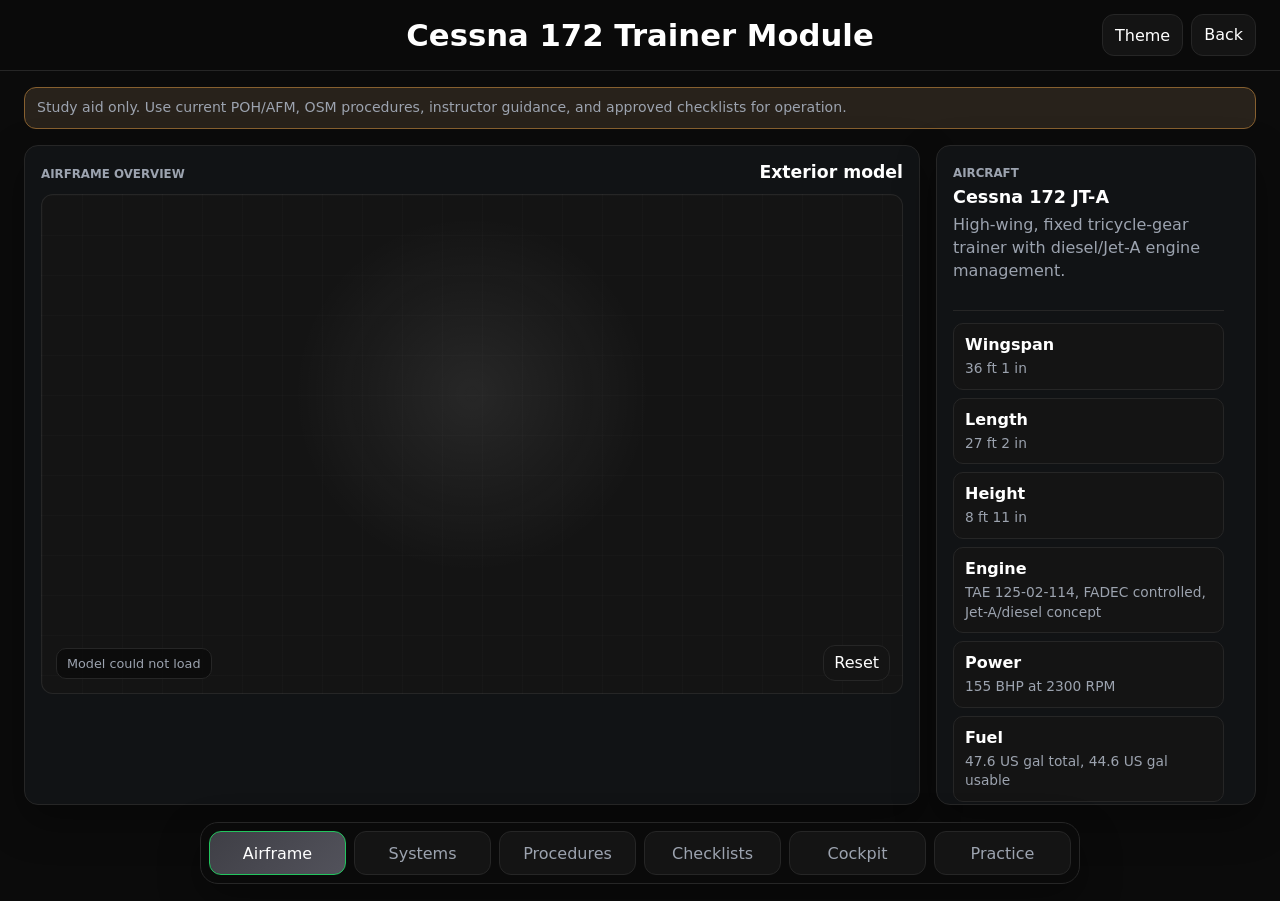
==== commit d2accf68: "3D Update" ====
--- a/c172-trainer/index.html
+++ b/c172-trainer/index.html
@@ -24,74 +24,14 @@
             <section class="aircraft-board" aria-labelledby="airframeTitle">
               <div class="section-heading">
                 <p class="eyebrow">Airframe overview</p>
-                <h2 id="airframeTitle">Exterior reference</h2>
+                <h2 id="airframeTitle">Exterior model</h2>
               </div>
-              <div class="aircraft-render" role="img" aria-label="Exterior Cessna 172 side and top reference with dimensions and component labels">
-                <svg viewBox="0 0 1120 620" aria-hidden="true">
-                  <defs>
-                    <marker id="arrow" viewBox="0 0 10 10" refX="5" refY="5" markerWidth="7" markerHeight="7" orient="auto-start-reverse">
-                      <path d="M 0 0 L 10 5 L 0 10 z"></path>
-                    </marker>
-                  </defs>
-
-                  <g class="dimension-lines">
-                    <line class="dim-main" x1="165" y1="470" x2="895" y2="470"></line>
-                    <line x1="165" y1="450" x2="165" y2="490"></line>
-                    <line x1="895" y1="450" x2="895" y2="490"></line>
-                    <text x="530" y="504">Length 27 ft 2 in</text>
-
-                    <line class="dim-main" x1="1000" y1="156" x2="1000" y2="396"></line>
-                    <line x1="978" y1="156" x2="1022" y2="156"></line>
-                    <line x1="978" y1="396" x2="1022" y2="396"></line>
-                    <text x="1032" y="278">Height 8 ft 11 in</text>
-
-                    <line class="dim-main" x1="180" y1="110" x2="535" y2="110"></line>
-                    <line x1="180" y1="92" x2="180" y2="128"></line>
-                    <line x1="535" y1="92" x2="535" y2="128"></line>
-                    <text x="358" y="82">Wingspan 36 ft 1 in</text>
-                  </g>
-
-                  <g class="top-view">
-                    <path class="wing-plan" d="M180 143 C245 126 471 126 535 143 L525 176 C458 166 257 166 190 176 Z"></path>
-                    <path class="fuselage-plan" d="M334 126 C365 122 389 122 420 126 L432 180 C396 188 358 188 322 180 Z"></path>
-                    <path class="tail-plan" d="M326 183 L426 183 L450 218 L302 218 Z"></path>
-                  </g>
-
-                  <g class="side-view">
-                    <path class="wing-side" d="M410 230 C495 211 610 213 710 232 L694 252 C590 246 500 246 394 252 Z"></path>
-                    <path class="strut" d="M502 251 L610 356"></path>
-                    <path class="strut" d="M676 250 L620 357"></path>
-                    <path class="fuselage" d="M190 350 C270 304 352 281 493 286 L710 294 C786 296 841 309 887 340 C845 365 771 380 656 379 L317 378 C256 378 214 369 190 350 Z"></path>
-                    <path class="nose" d="M878 335 C914 342 930 352 879 362"></path>
-                    <path class="cabin" d="M430 294 L545 296 L589 346 L398 344 Z"></path>
-                    <path class="window" d="M442 304 L493 305 L488 336 L420 335 Z"></path>
-                    <path class="window" d="M504 305 L540 306 L568 337 L498 336 Z"></path>
-                    <path class="tailboom" d="M214 342 C165 304 128 282 82 270 L68 292 C115 317 153 343 196 361 Z"></path>
-                    <path class="vertical-tail" d="M82 270 L75 182 L139 285 Z"></path>
-                    <path class="rudder" d="M77 198 L105 250 L82 270 Z"></path>
-                    <path class="horizontal-tail" d="M96 300 L178 306 L162 324 L71 318 Z"></path>
-                    <path class="gear-line" d="M436 378 L405 423"></path>
-                    <path class="gear-line" d="M666 378 L700 423"></path>
-                    <path class="gear-line" d="M806 368 L836 409"></path>
-                    <circle class="wheel" cx="405" cy="426" r="18"></circle>
-                    <circle class="wheel" cx="700" cy="426" r="18"></circle>
-                    <circle class="wheel" cx="837" cy="412" r="13"></circle>
-                    <ellipse class="prop" cx="916" cy="351" rx="12" ry="72"></ellipse>
-                  </g>
-
-                  <g class="label-lines">
-                    <path d="M909 250 L832 317"></path><text x="910" y="247">Propeller / spinner</text>
-                    <path d="M682 220 L736 182"></path><text x="742" y="178">Wing fuel tanks</text>
-                    <path d="M608 246 L640 205"></path><text x="648" y="204">Flaps</text>
-                    <path d="M706 240 L798 214"></path><text x="804" y="214">Ailerons</text>
-                    <path d="M565 346 L650 330"></path><text x="658" y="329">Cabin doors / windows</text>
-                    <path d="M616 360 L682 398"></path><text x="690" y="400">Wing strut</text>
-                    <path d="M682 426 L753 454"></path><text x="760" y="459">Main landing gear</text>
-                    <path d="M837 412 L903 428"></path><text x="910" y="433">Nose gear</text>
-                    <path d="M151 315 L72 358"></path><text x="34" y="373">Stabilizer / elevator</text>
-                    <path d="M89 222 L38 190"></path><text x="26" y="178">Rudder</text>
-                  </g>
-                </svg>
+              <div class="model-viewer" id="aircraftModelViewer">
+                <canvas id="aircraftModelCanvas" aria-label="Interactive 3D Cessna 172 exterior model"></canvas>
+                <div class="model-status" id="modelStatus">Loading model</div>
+                <div class="model-actions">
+                  <button class="ghost-button" id="modelReset" type="button">Reset</button>
+                </div>
               </div>
             </section>
 
@@ -212,5 +152,6 @@
     </div>
 
     <script src="app.js"></script>
+    <script type="module" src="model-viewer.js"></script>
   </body>
 </html>
--- a/c172-trainer/styles.css
+++ b/c172-trainer/styles.css
@@ -48,9 +48,9 @@
   position: sticky;
   top: 0;
   z-index: 20;
-  display: flex;
+  display: grid;
+  grid-template-columns: 1fr auto 1fr;
   align-items: center;
-  justify-content: space-between;
   gap: 12px;
   padding: 14px 24px;
   border-bottom: 1px solid var(--border);
@@ -59,8 +59,11 @@
 }
 
 h1 {
+  grid-column: 2;
   margin-bottom: 0;
-  font-size: clamp(1.15rem, 2vw, 1.6rem);
+  text-align: center;
+  font-size: clamp(1.45rem, 2.4vw, 2.15rem);
+  font-weight: 800;
   letter-spacing: 0;
 }
 
@@ -80,6 +83,11 @@
   display: flex;
   align-items: center;
   gap: 8px;
+}
+
+.top-actions {
+  grid-column: 3;
+  justify-self: end;
 }
 
 .ghost-button, .primary-button, .nav-button, .tile, .hotspot {
@@ -111,8 +119,11 @@
 }
 
 .ghost-button:hover, .primary-button:hover, .nav-button:hover, .tile:hover, .hotspot:hover {
+  border-color: color-mix(in oklab, var(--ok) 55%, var(--border));
+}
+
+.nav-button:hover, .tile:hover, .hotspot:hover {
   transform: translateY(-1px);
-  border-color: color-mix(in oklab, var(--ok) 55%, var(--border));
 }
 
 .trainer-stage {
@@ -177,121 +188,60 @@
   min-width: 0;
 }
 
-.aircraft-render {
+.model-viewer {
+  position: relative;
   overflow: hidden;
+  height: min(58vh, 500px);
+  min-height: 390px;
   border: 1px solid var(--panel-line);
   border-radius: 12px;
   background:
-    linear-gradient(color-mix(in oklab, var(--border) 26%, transparent) 1px, transparent 1px),
-    linear-gradient(90deg, color-mix(in oklab, var(--border) 26%, transparent) 1px, transparent 1px),
+    radial-gradient(circle at 50% 40%, color-mix(in oklab, var(--text) 8%, transparent), transparent 34%),
+    linear-gradient(color-mix(in oklab, var(--border) 23%, transparent) 1px, transparent 1px),
+    linear-gradient(90deg, color-mix(in oklab, var(--border) 23%, transparent) 1px, transparent 1px),
     var(--bg-soft);
-  background-size: 40px 40px;
-}
-
-.aircraft-render svg {
+  background-size: auto, 40px 40px, 40px 40px, auto;
+  touch-action: none;
+}
+
+.model-viewer canvas {
   display: block;
   width: 100%;
-  height: min(52vh, 420px);
-}
-
-.aircraft-render text {
-  fill: var(--text);
-  font-size: 17px;
-  font-weight: 700;
-}
-
-#arrow path {
-  fill: var(--muted);
-}
-
-.dimension-lines line,
-.dimension-lines path {
-  stroke: var(--muted);
-  stroke-width: 2;
-}
-
-.dimension-lines .dim-main {
-  marker-start: url("#arrow");
-  marker-end: url("#arrow");
-}
-
-.dimension-lines text {
-  fill: var(--muted);
-  text-anchor: middle;
-}
-
-.dimension-lines path,
-.label-lines path,
-.strut,
-.gear-line {
-  fill: none;
-  stroke-linecap: round;
-}
-
-.top-view { opacity: .95; }
-
-.wing-plan,
-.fuselage-plan,
-.tail-plan,
-.wing-side,
-.fuselage,
-.tailboom,
-.vertical-tail,
-.horizontal-tail {
-  fill: color-mix(in oklab, var(--text) 80%, var(--bg-soft));
-  stroke: color-mix(in oklab, var(--text) 18%, var(--border));
-  stroke-width: 2;
-}
-
-.wing-side {
-  fill: color-mix(in oklab, var(--ok) 24%, var(--text));
-}
-
-.cabin {
-  fill: color-mix(in oklab, var(--bg-soft) 45%, #94a3b8);
-  stroke: color-mix(in oklab, var(--text) 20%, var(--border));
-  stroke-width: 2;
-}
-
-.window {
-  fill: color-mix(in oklab, #38bdf8 32%, var(--bg));
-  stroke: color-mix(in oklab, #38bdf8 40%, var(--border));
-  stroke-width: 2;
-}
-
-.nose,
-.rudder {
-  fill: color-mix(in oklab, var(--ok) 38%, var(--text));
-  stroke: color-mix(in oklab, var(--text) 20%, var(--border));
-  stroke-width: 2;
-}
-
-.strut,
-.gear-line {
-  stroke: color-mix(in oklab, var(--text) 70%, var(--border));
-  stroke-width: 6;
-}
-
-.wheel {
-  fill: #0b0b0b;
-  stroke: color-mix(in oklab, var(--text) 80%, var(--border));
-  stroke-width: 3;
-}
-
-.prop {
-  fill: transparent;
-  stroke: color-mix(in oklab, var(--text) 70%, var(--border));
-  stroke-width: 4;
-}
-
-.label-lines path {
-  stroke: color-mix(in oklab, var(--ok) 70%, var(--muted));
-  stroke-width: 2;
-}
-
-.label-lines text {
-  fill: color-mix(in oklab, var(--ok) 52%, var(--text));
-  font-size: 16px;
+  height: 100%;
+  cursor: grab;
+}
+
+.model-viewer canvas:active {
+  cursor: grabbing;
+}
+
+.model-status {
+  position: absolute;
+  left: 14px;
+  bottom: 14px;
+  max-width: calc(100% - 120px);
+  padding: 7px 10px;
+  border: 1px solid var(--border);
+  border-radius: 10px;
+  background: color-mix(in oklab, var(--bg) 82%, transparent);
+  color: var(--muted);
+  font-size: .8rem;
+  pointer-events: none;
+}
+
+.model-status.is-hidden {
+  display: none;
+}
+
+.model-actions {
+  position: absolute;
+  right: 12px;
+  bottom: 12px;
+}
+
+.model-actions .ghost-button {
+  min-height: 36px;
+  padding: 7px 10px;
 }
 
 .airframe-facts {
@@ -635,9 +585,19 @@
   .app-shell { padding-bottom: 112px; }
 
   .topbar {
+    grid-template-columns: 1fr;
     padding: 12px;
-    align-items: flex-start;
-    flex-direction: column;
+  }
+
+  h1 {
+    grid-column: 1;
+    width: 100%;
+    font-size: 1.45rem;
+  }
+
+  .top-actions {
+    grid-column: 1;
+    justify-self: center;
   }
 
   .trainer-stage {
@@ -655,13 +615,9 @@
     padding: 12px;
   }
 
-  .aircraft-render {
-    overflow-x: auto;
-  }
-
-  .aircraft-render svg {
-    width: 900px;
-    height: 500px;
+  .model-viewer {
+    height: 50vh;
+    min-height: 330px;
   }
 
   .airframe-facts,
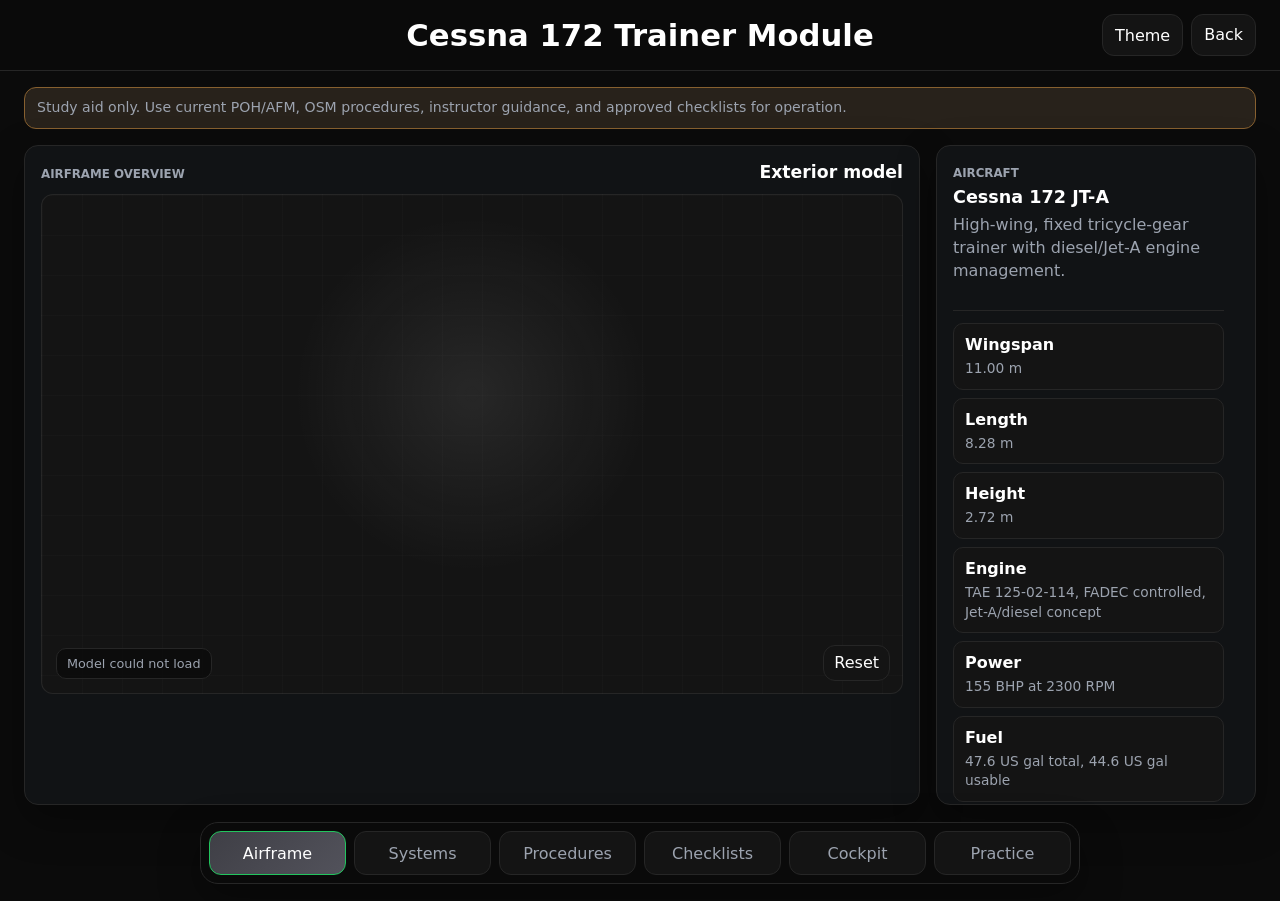
==== commit f965ead0: "3D model update" ====
--- a/c172-trainer/index.html
+++ b/c172-trainer/index.html
@@ -28,6 +28,7 @@
               </div>
               <div class="model-viewer" id="aircraftModelViewer">
                 <canvas id="aircraftModelCanvas" aria-label="Interactive 3D Cessna 172 exterior model"></canvas>
+                <svg class="model-dimensions" id="modelDimensions" aria-hidden="true"></svg>
                 <div class="model-status" id="modelStatus">Loading model</div>
                 <div class="model-actions">
                   <button class="ghost-button" id="modelReset" type="button">Reset</button>
--- a/c172-trainer/styles.css
+++ b/c172-trainer/styles.css
@@ -215,6 +215,47 @@
   cursor: grabbing;
 }
 
+.model-dimensions {
+  position: absolute;
+  inset: 0;
+  width: 100%;
+  height: 100%;
+  pointer-events: none;
+}
+
+.model-dimensions line,
+.model-dimensions path {
+  vector-effect: non-scaling-stroke;
+}
+
+.dimension-guide {
+  stroke: color-mix(in oklab, var(--ok) 72%, #ffffff);
+  stroke-width: 1.8;
+  stroke-linecap: round;
+  stroke-dasharray: 7 6;
+}
+
+.dimension-tick {
+  stroke: color-mix(in oklab, var(--ok) 80%, #ffffff);
+  stroke-width: 2;
+  stroke-linecap: round;
+}
+
+.dimension-label-bg {
+  fill: color-mix(in oklab, var(--bg) 78%, transparent);
+  stroke: color-mix(in oklab, var(--ok) 48%, var(--border));
+  stroke-width: 1;
+}
+
+.dimension-label {
+  fill: var(--text);
+  font-size: 12px;
+  font-weight: 800;
+  letter-spacing: 0;
+  text-anchor: middle;
+  dominant-baseline: middle;
+}
+
 .model-status {
   position: absolute;
   left: 14px;
